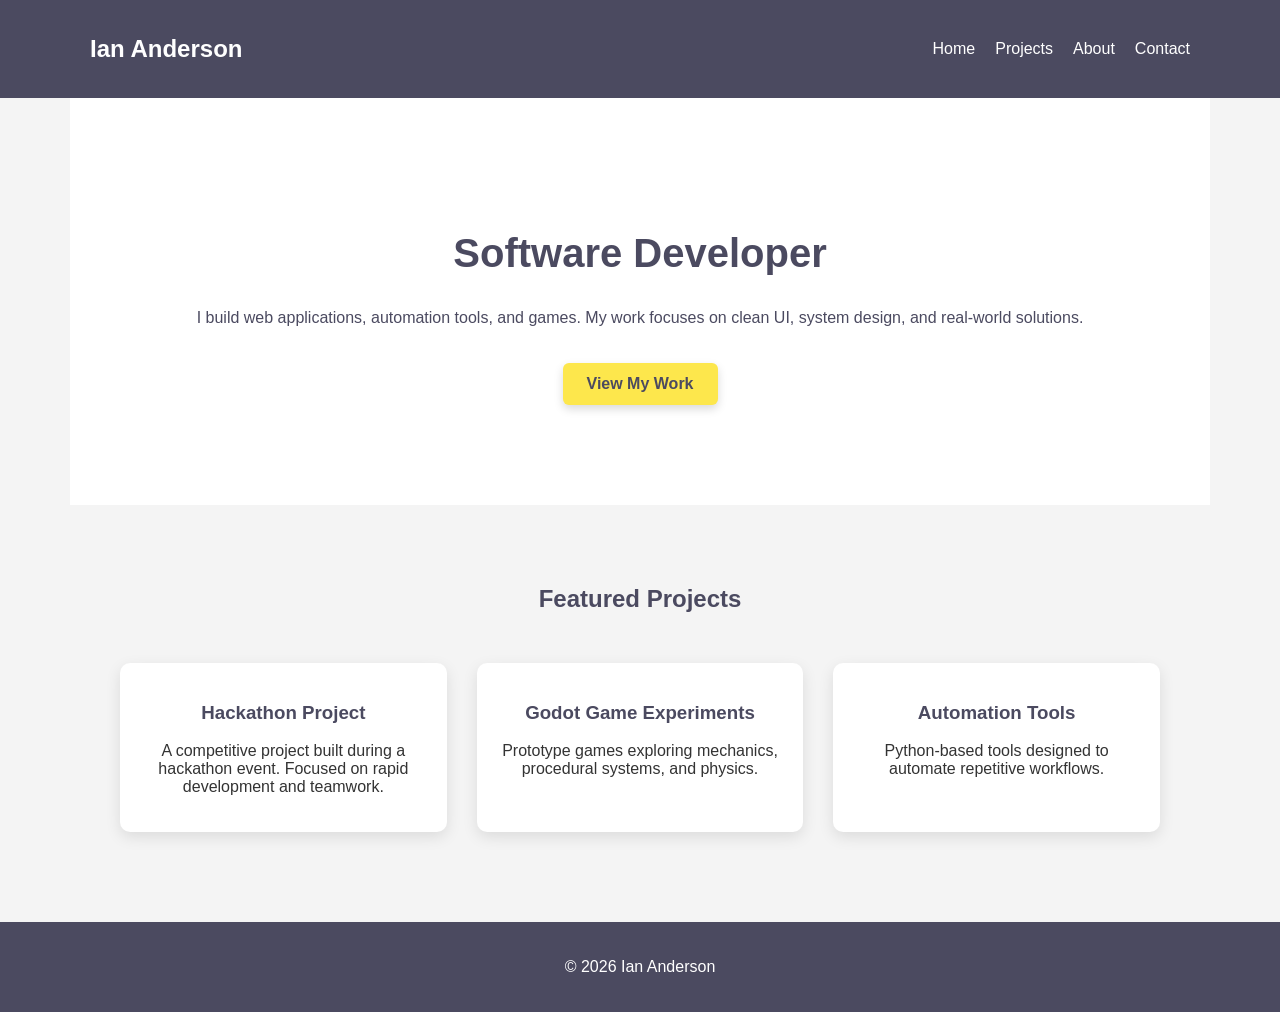
==== index.html @ 2e12c2e0 "feat: add portfolio color system using CSS variables" ====
<!DOCTYPE html>
<html lang="en">

<head>
<link href="https://fonts.googleapis.com/css2?family=Inter:wght@300;400;600&display=swap" rel="stylesheet">
<meta charset="UTF-8">
<meta name="viewport" content="width=device-width, initial-scale=1.0">

<title>Ian Anderson | Developer</title>

<link rel="stylesheet" href="css/styles.css">

</head>

<body>

<header>

<nav class="navbar">

<h1 class="logo">Ian Anderson</h1>

<ul class="nav-links">

<li><a href="index.html">Home</a></li>
<li><a href="projects.html">Projects</a></li>
<li><a href="about.html">About</a></li>
<li><a href="contact.html">Contact</a></li>

</ul>

</nav>

</header>


<section class="hero">

<h2>Software Developer</h2>

<p>
I build web applications, automation tools, and games.
My work focuses on clean UI, system design, and real-world solutions.
</p>

<a class="btn" href="projects.html">View My Work</a>

</section>


<section class="featured">

<h2>Featured Projects</h2>

<div class="project-grid">

<div class="project-card">

<h3>Hackathon Project</h3>

<p>
A competitive project built during a hackathon event.
Focused on rapid development and teamwork.
</p>

</div>


<div class="project-card">

<h3>Godot Game Experiments</h3>

<p>
Prototype games exploring mechanics, procedural systems, and physics.
</p>

</div>


<div class="project-card">

<h3>Automation Tools</h3>

<p>
Python-based tools designed to automate repetitive workflows.
</p>

</div>

</div>

</section>


<footer>

<p>© 2026 Ian Anderson</p>

</footer>

<script src="js/script.js"></script>

</body>

</html>
---- css/styles.css ----
:root {

--primary: #42C6FF;
--highlight: #FDE74C;
--secondary: #5FFCC8;
--accent: #CF2F7F;
--dark: #4B4A60;

--background: #ffffff;
--card-bg: #ffffff;

}
.hero {

text-align: center;
padding: 100px 20px;
background: linear-gradient(135deg, var(--primary), var(--secondary));
color: var(--dark);

}
@media (min-width: 768px) {
  .hero {
    flex-direction: row;
  }
}
body {

font-family: 'Inter', sans-serif;
margin: 0;
background: var(--background);
color: var(--dark);

}
section {
max-width: 1100px;
margin: auto;
}
body {

font-family: Arial, sans-serif;
margin: 0;
background: #f4f4f4;
color: #333;

}

header {

background: var(--dark);
color: white;
padding: 15px;

}
h2, h3 {

color: var(--dark);

}
.navbar {

display: flex;
justify-content: space-between;
align-items: center;
max-width: 1100px;
margin: auto;

}

.nav-links {

list-style: none;
display: flex;
gap: 20px;

}

.nav-links a {

color: white;
text-decoration: none;
font-weight: 500;

}

.nav-links a:hover {

color: var(--highlight);

}

.hero {

text-align: center;
padding: 100px 20px;
background: white;

}

.hero h2 {

font-size: 40px;

}

.btn {

display: inline-block;
margin-top: 20px;
padding: 12px 24px;
background: var(--highlight);
color: var(--dark);
text-decoration: none;
border-radius: 6px;
font-weight: 600;
transition: all 0.2s;
box-shadow: 0 4px 10px rgba(0,0,0,0.15);

}

.btn:hover {

background: var(--accent);
color: white;

}

.featured {

padding: 60px 20px;
text-align: center;

}

.project-grid {

display: grid;
grid-template-columns: repeat(auto-fit, minmax(250px,1fr));
gap: 30px;
padding: 30px;

}

.project-card {

background: var(--card-bg);
padding: 20px;
border-radius: 10px;
box-shadow: 0 5px 15px rgba(0,0,0,0.1);
transition: transform 0.2s;

}

.project-card:hover {

transform: translateY(-6px);
border-top: 4px solid var(--primary);

}

.page-header {

text-align: center;
padding: 60px 20px;

}

.about {

padding: 40px;
max-width: 800px;
margin: auto;

}

.contact {

text-align: center;
padding: 40px;

}

footer {

text-align: center;
padding: 20px;
background: var(--dark);
color: white;

}
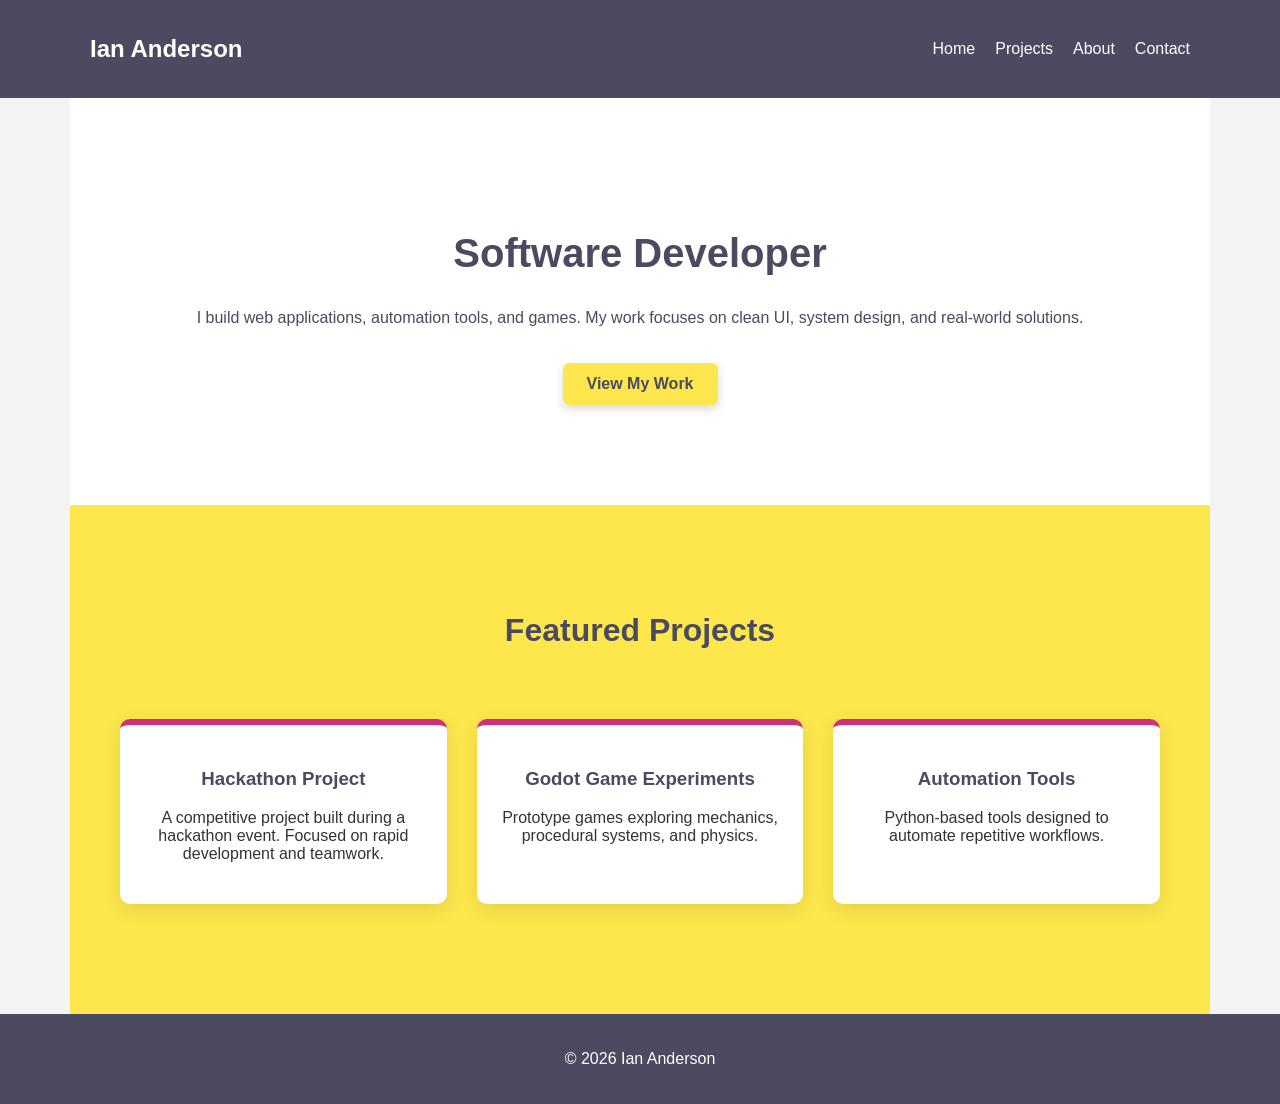
==== commit 5d1fc547: "update portfolio" ====
--- a/index.html
+++ b/index.html
@@ -26,6 +26,8 @@
 <li><a href="projects.html">Projects</a></li>
 <li><a href="about.html">About</a></li>
 <li><a href="contact.html">Contact</a></li>
+
+
 
 </ul>
 
@@ -57,7 +59,7 @@
 <div class="project-card">
 
 <h3>Hackathon Project</h3>
-
+<a href="https://bbvgta.github.io/shift-scheduler-demo/index.html" target="_blank" class="project-link"></a>
 <p>
 A competitive project built during a hackathon event.
 Focused on rapid development and teamwork.
--- a/css/styles.css
+++ b/css/styles.css
@@ -14,8 +14,10 @@
 
 text-align: center;
 padding: 100px 20px;
-background: linear-gradient(135deg, var(--primary), var(--secondary));
-color: var(--dark);
+background: linear-gradient(135deg,#42C6FF,#5FFCC8);
+background-size: cover;
+color: #4B4A60;
+
 
 }
 @media (min-width: 768px) {
@@ -54,6 +56,13 @@
 h2, h3 {
 
 color: var(--dark);
+
+}
+.featured h2 {
+
+color: #4B4A60;
+font-size: 32px;
+margin-bottom: 40px;
 
 }
 .navbar {
@@ -126,8 +135,9 @@
 
 .featured {
 
-padding: 60px 20px;
-text-align: center;
+padding: 80px 20px;
+text-align: center;
+background: #FDE74C;
 
 }
 
@@ -142,18 +152,19 @@
 
 .project-card {
 
-background: var(--card-bg);
-padding: 20px;
+background: white;
+padding: 25px;
 border-radius: 10px;
-box-shadow: 0 5px 15px rgba(0,0,0,0.1);
-transition: transform 0.2s;
+box-shadow: 0 6px 20px rgba(0,0,0,0.1);
+transition: transform 0.2s ease;
+border-top: 6px solid #CF2F7F;
 
 }
 
 .project-card:hover {
 
-transform: translateY(-6px);
-border-top: 4px solid var(--primary);
+transform: translateY(-8px);
+box-shadow: 0 12px 30px rgba(0,0,0,0.15);
 
 }
 
@@ -186,4 +197,18 @@
 background: var(--dark);
 color: white;
 
+}
+.demo-button {
+  display: inline-block;
+  margin-top: 10px;
+  padding: 10px 16px;
+  background-color: #333;
+  color: white;
+  text-decoration: none;
+  border-radius: 6px;
+  font-weight: bold;
+}
+
+.demo-button:hover {
+  background-color: #555;
 }
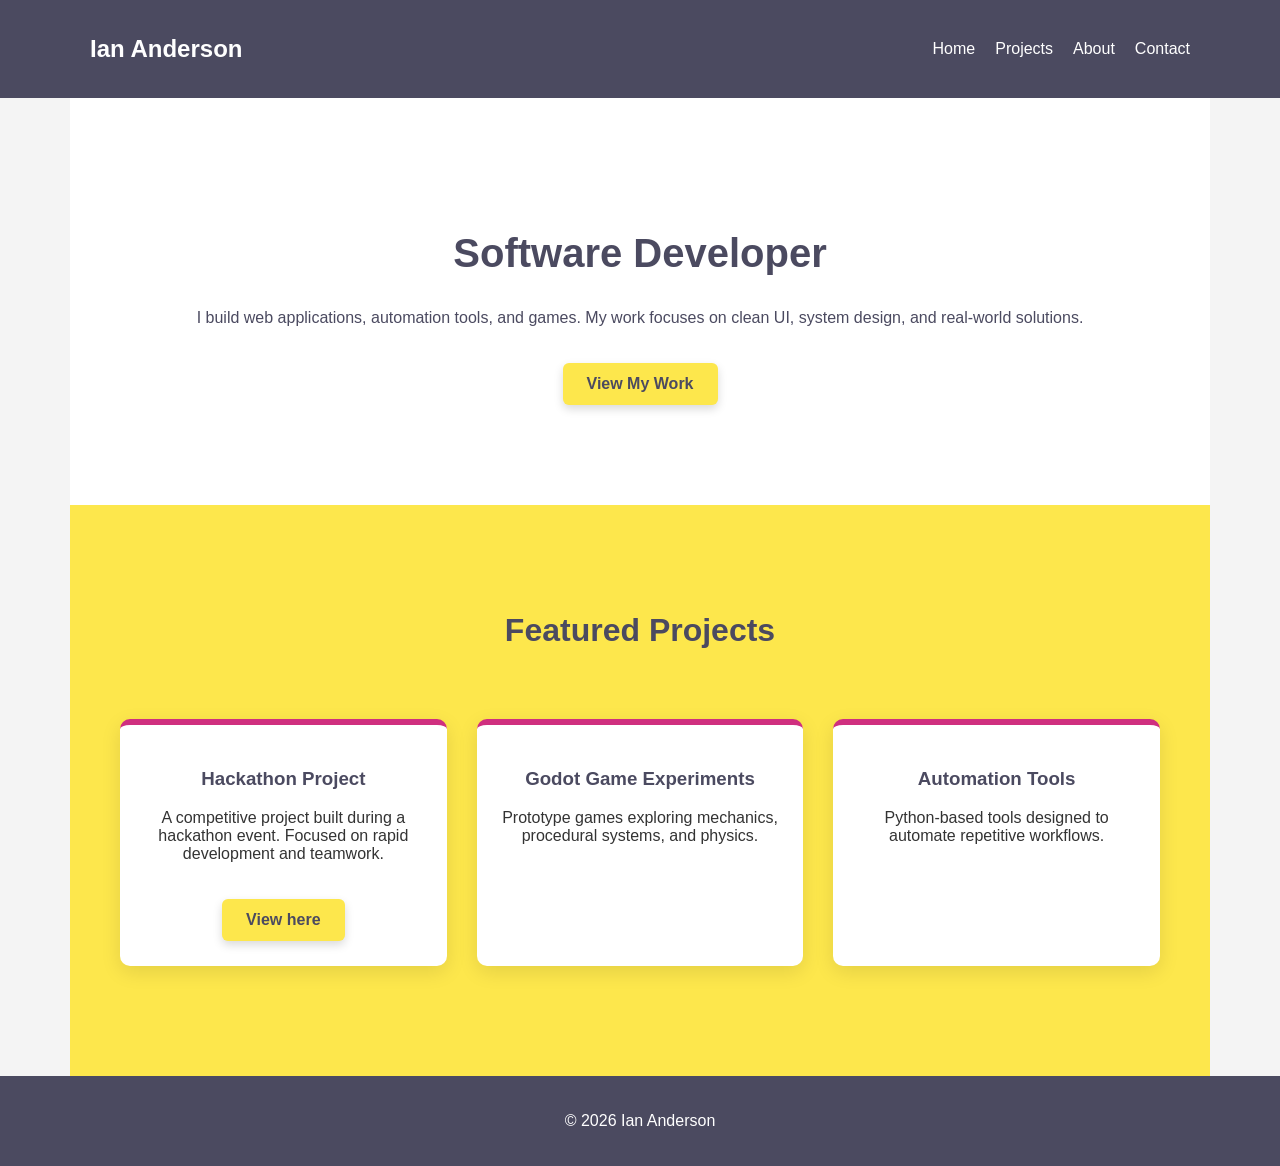
==== commit aa9a6a13: "update portfolio" ====
--- a/index.html
+++ b/index.html
@@ -59,11 +59,11 @@
 <div class="project-card">
 
 <h3>Hackathon Project</h3>
-<a href="https://bbvgta.github.io/shift-scheduler-demo/index.html" target="_blank" class="project-link"></a>
 <p>
 A competitive project built during a hackathon event.
 Focused on rapid development and teamwork.
 </p>
+<a class="btn" href="https://bbvgta.github.io/shift-scheduler-demo/index.html">View here</a>
 
 </div>
 
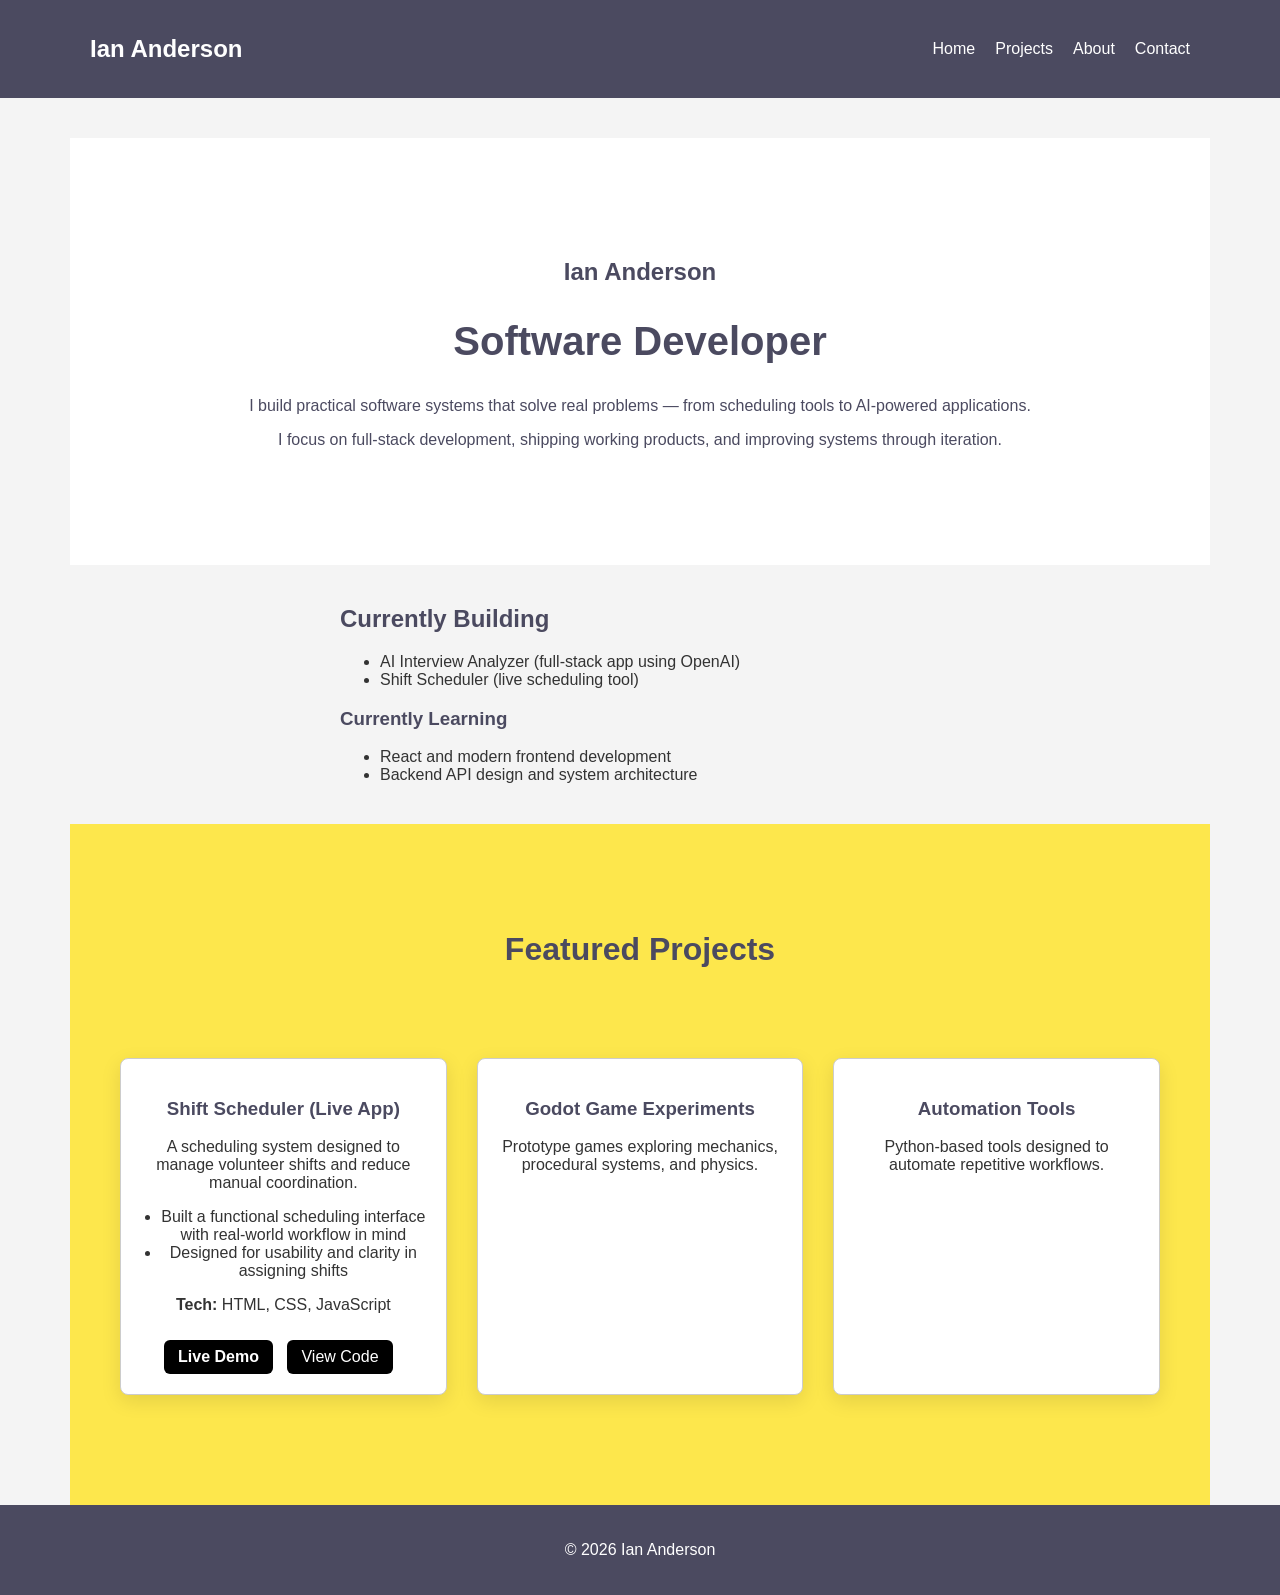
==== commit b4e8dc4a: "updated portfolio for job application" ====
--- a/index.html
+++ b/index.html
@@ -37,18 +37,34 @@
 
 
 <section class="hero">
+  <h1>Ian Anderson</h1>
 
-<h2>Software Developer</h2>
+  <h2>Software Developer</h2>
 
-<p>
-I build web applications, automation tools, and games.
-My work focuses on clean UI, system design, and real-world solutions.
-</p>
+  <p>
+    I build practical software systems that solve real problems — from scheduling tools to AI-powered applications.
+  </p>
 
-<a class="btn" href="projects.html">View My Work</a>
-
+  <p>
+    I focus on full-stack development, shipping working products, and improving systems through iteration.
+  </p>
 </section>
 
+<section class="current-work">
+  <h2>Currently Building</h2>
+
+  <ul>
+    <li>AI Interview Analyzer (full-stack app using OpenAI)</li>
+    <li>Shift Scheduler (live scheduling tool)</li>
+  </ul>
+
+  <h3>Currently Learning</h3>
+
+  <ul>
+    <li>React and modern frontend development</li>
+    <li>Backend API design and system architecture</li>
+  </ul>
+</section>
 
 <section class="featured">
 
@@ -58,15 +74,29 @@
 
 <div class="project-card">
 
-<h3>Hackathon Project</h3>
-<p>
-A competitive project built during a hackathon event.
-Focused on rapid development and teamwork.
-</p>
-<a class="btn" href="https://bbvgta.github.io/shift-scheduler-demo/index.html">View here</a>
+
+  <h3>Shift Scheduler (Live App)</h3>
+
+  <p>
+    A scheduling system designed to manage volunteer shifts and reduce manual coordination.
+  </p>
+
+  <ul>
+    <li>Built a functional scheduling interface with real-world workflow in mind</li>
+    <li>Designed for usability and clarity in assigning shifts</li>
+  </ul>
+
+  <p><strong>Tech:</strong> HTML, CSS, JavaScript</p>
+
+  <a href="https://bbvgta.github.io/shift-scheduler-demo/index.html" target="_blank" class="demo-button">
+    Live Demo
+  </a>
+
+  <a href="https://github.com/bbvgta/shift-scheduler-demo" target="_blank" class="code-button">
+    View Code
+  </a>
 
 </div>
-
 
 <div class="project-card">
 
--- a/css/styles.css
+++ b/css/styles.css
@@ -211,4 +211,42 @@
 
 .demo-button:hover {
   background-color: #555;
+}
+
+.hero {
+  text-align: center;
+  margin-top: 40px;
+}
+
+.current-work {
+  margin: 40px auto;
+  max-width: 600px;
+}
+
+.project-card {
+  border: 1px solid #ccc;
+  padding: 20px;
+  border-radius: 8px;
+  margin-top: 20px;
+}
+
+.project-card ul {
+  padding-left: 20px;
+}
+
+.demo-button,
+.code-button {
+  display: inline-block;
+  margin-top: 10px;
+  margin-right: 10px;
+  padding: 8px 14px;
+  background: black;
+  color: white;
+  text-decoration: none;
+  border-radius: 6px;
+}
+
+.demo-button:hover,
+.code-button:hover {
+  background: #333;
 }
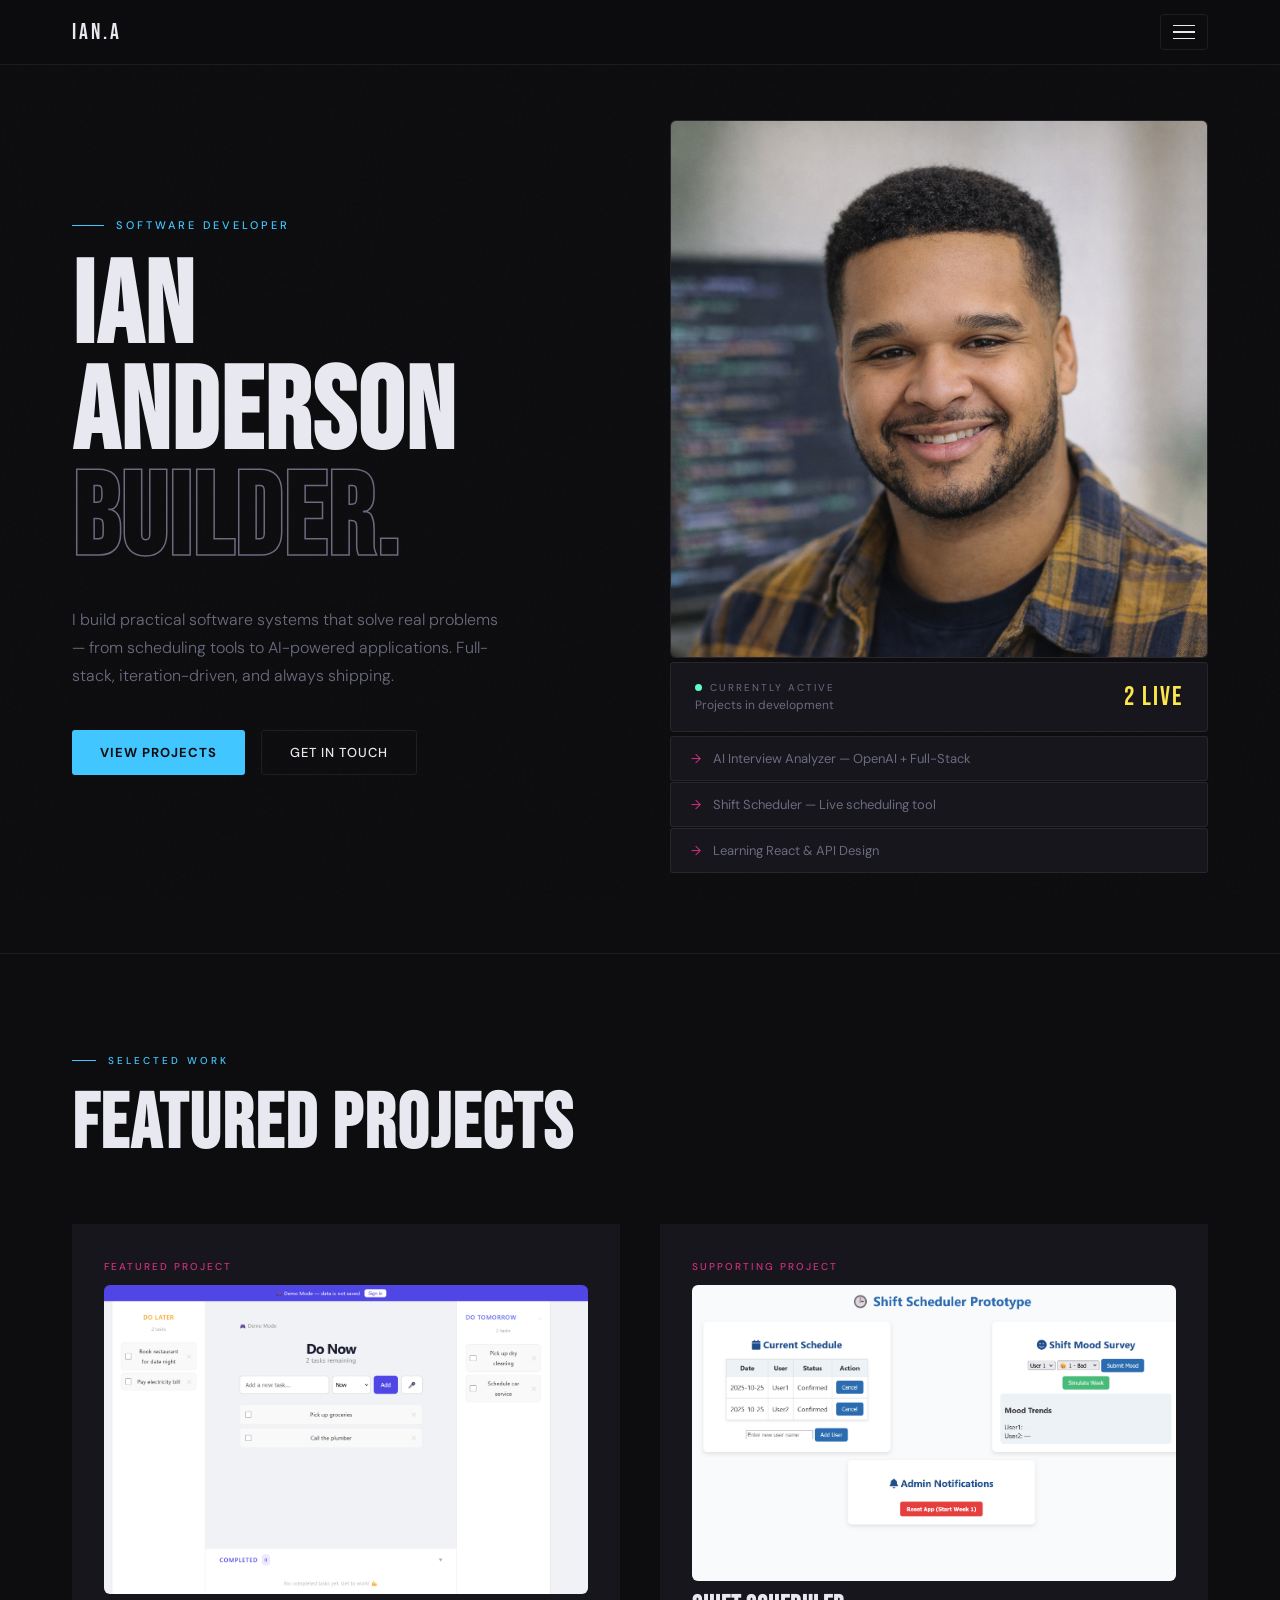
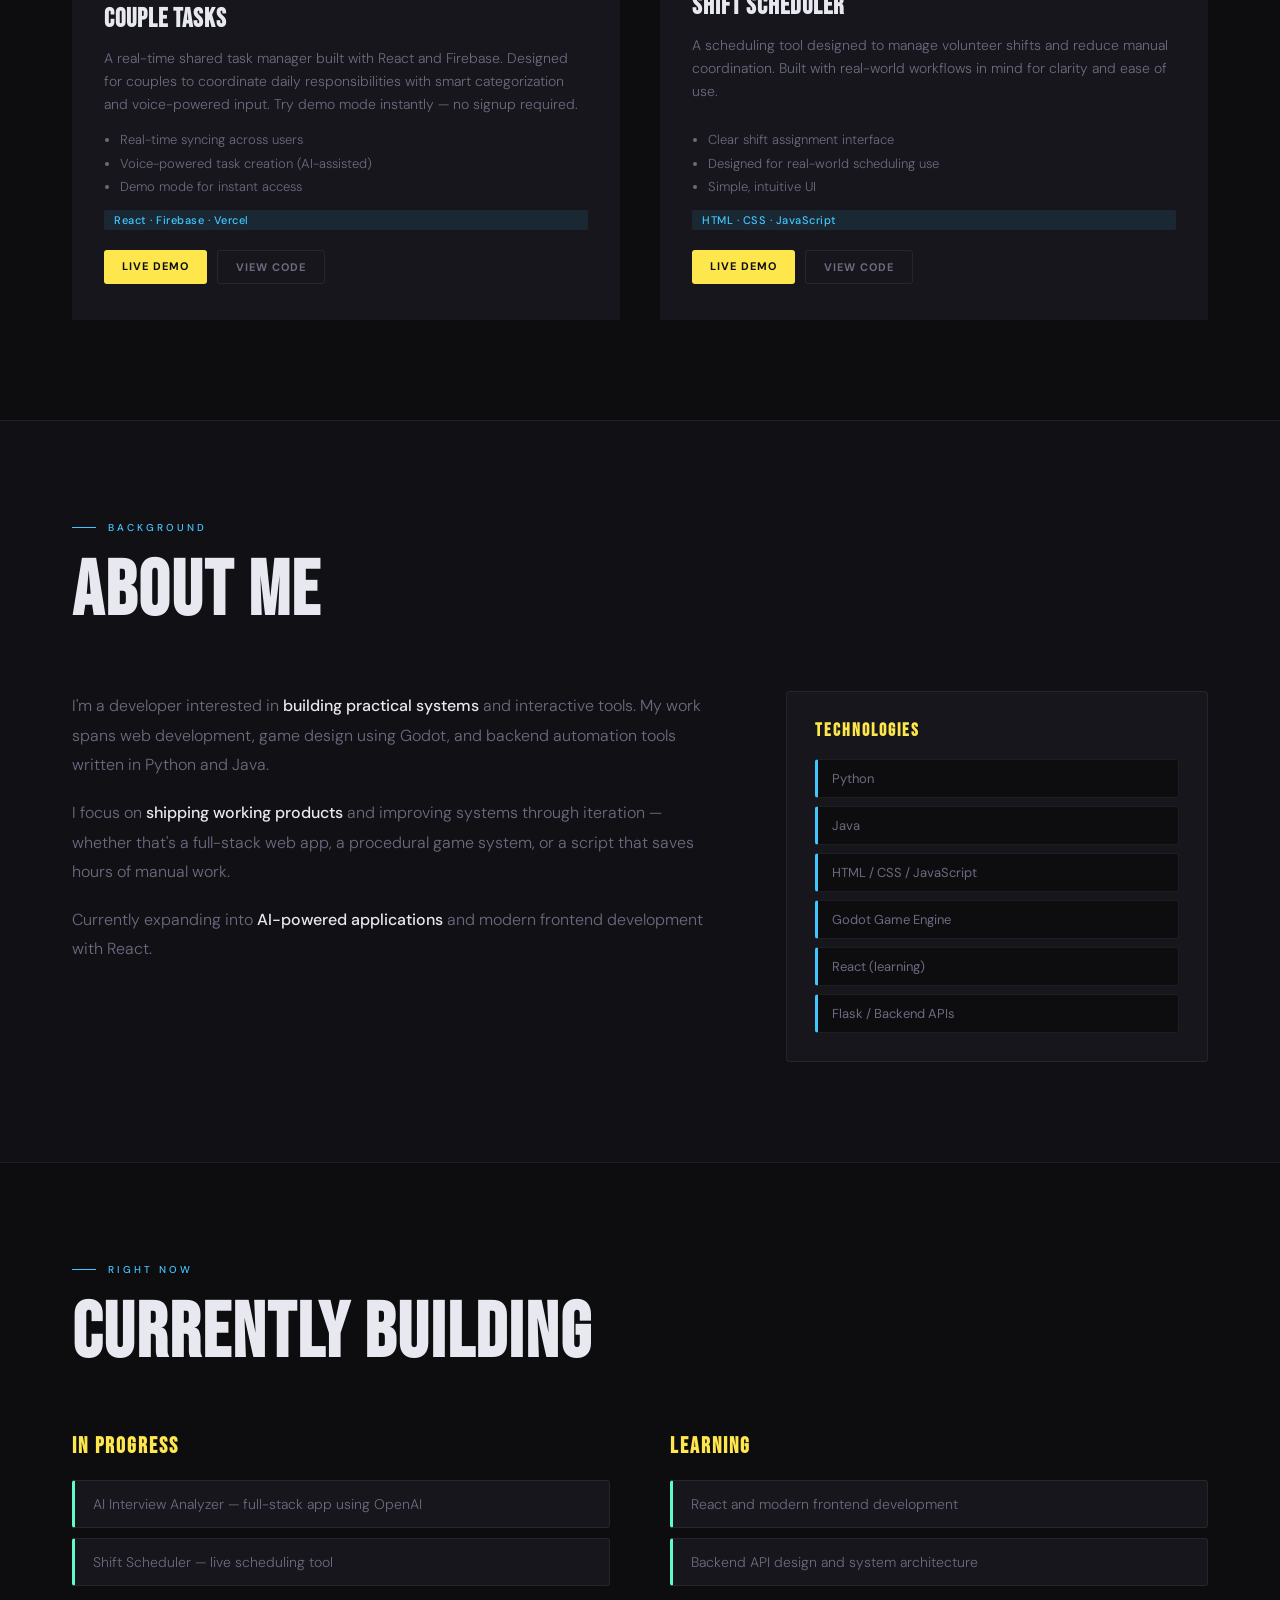
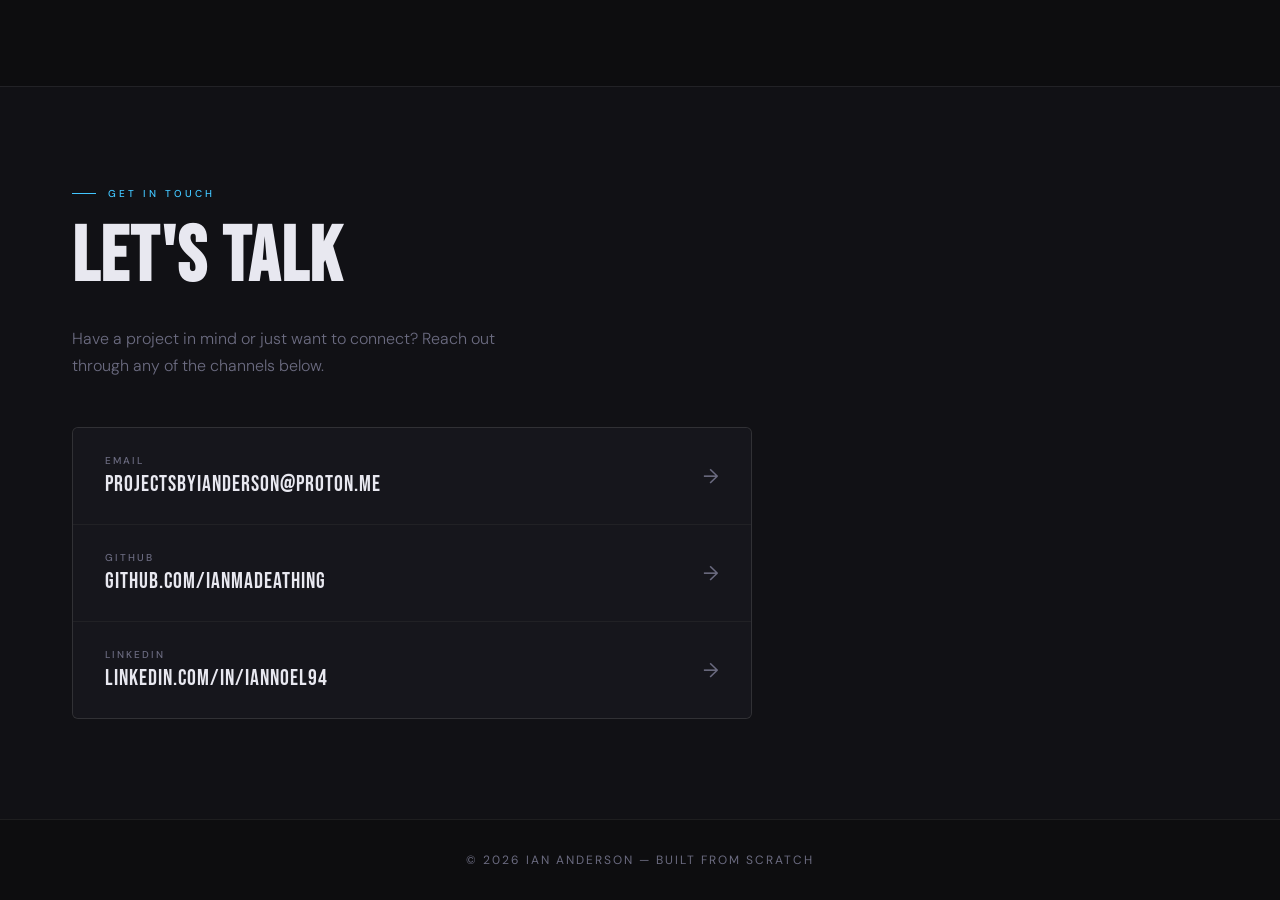
==== commit c47a745e: "update portfolio: add couple tasks project, screenshots, and layout" ====
--- a/index.html
+++ b/index.html
@@ -1,137 +1,785 @@
 <!DOCTYPE html>
 <html lang="en">
-
 <head>
-<link href="https://fonts.googleapis.com/css2?family=Inter:wght@300;400;600&display=swap" rel="stylesheet">
-<meta charset="UTF-8">
-<meta name="viewport" content="width=device-width, initial-scale=1.0">
-
-<title>Ian Anderson | Developer</title>
-
-<link rel="stylesheet" href="css/styles.css">
-
+  <meta charset="UTF-8">
+  <meta name="viewport" content="width=device-width, initial-scale=1.0">
+  <title>Ian Anderson | Developer</title>
+  <link href="https://fonts.googleapis.com/css2?family=Bebas+Neue&family=DM+Sans:ital,wght@0,300;0,400;0,500;1,300&display=swap" rel="stylesheet">
+  <style>
+    :root {
+      --primary: #42C6FF;
+      --highlight: #FDE74C;
+      --secondary: #5FFCC8;
+      --accent: #CF2F7F;
+      --dark: #4B4A60;
+      --bg: #0d0d0f;
+      --bg2: #111115;
+      --surface: #16161c;
+      --border: rgba(255,255,255,0.07);
+      --text: #e8e8f0;
+      --muted: #6b6b80;
+    }
+
+    *, *::before, *::after { box-sizing: border-box; margin: 0; padding: 0; }
+    html { scroll-behavior: smooth; }
+
+    body {
+      font-family: 'DM Sans', sans-serif;
+      background: var(--bg);
+      color: var(--text);
+      min-height: 100vh;
+      overflow-x: hidden;
+    }
+
+    body::before {
+      content: '';
+      position: fixed;
+      inset: 0;
+      background-image: url("data:image/svg+xml,%3Csvg viewBox='0 0 256 256' xmlns='http://www.w3.org/2000/svg'%3E%3Cfilter id='n'%3E%3CfeTurbulence type='fractalNoise' baseFrequency='0.9' numOctaves='4' stitchTiles='stitch'/%3E%3C/filter%3E%3Crect width='100%25' height='100%25' filter='url(%23n)' opacity='0.03'/%3E%3C/svg%3E");
+      pointer-events: none;
+      z-index: 0;
+      opacity: 0.4;
+    }
+
+    /* ── NAV ── */
+    header {
+      position: fixed;
+      top: 0;
+      width: 100%;
+      z-index: 200;
+      border-bottom: 1px solid var(--border);
+      background: rgba(13,13,15,0.9);
+      backdrop-filter: blur(14px);
+    }
+
+    .navbar {
+      display: flex;
+      justify-content: space-between;
+      align-items: center;
+      max-width: 1200px;
+      margin: auto;
+      padding: 0 32px;
+      height: 64px;
+    }
+
+    .logo {
+      font-family: 'Bebas Neue', sans-serif;
+      font-size: 22px;
+      letter-spacing: 3px;
+      color: var(--text);
+      text-decoration: none;
+    }
+
+    .menu-btn {
+      background: none;
+      border: 1px solid var(--border);
+      cursor: pointer;
+      padding: 10px 12px;
+      border-radius: 4px;
+      display: flex;
+      flex-direction: column;
+      gap: 5px;
+      transition: border-color 0.2s;
+      z-index: 300;
+      position: relative;
+    }
+
+    .menu-btn:hover { border-color: var(--primary); }
+
+    .menu-btn span {
+      display: block;
+      width: 22px;
+      height: 1.5px;
+      background: var(--text);
+      transition: transform 0.3s ease, opacity 0.3s ease, background 0.2s;
+      transform-origin: center;
+    }
+
+    .menu-btn.open span:nth-child(1) { transform: translateY(6.5px) rotate(45deg); background: var(--primary); }
+    .menu-btn.open span:nth-child(2) { opacity: 0; }
+    .menu-btn.open span:nth-child(3) { transform: translateY(-6.5px) rotate(-45deg); background: var(--primary); }
+
+    .nav-overlay {
+      position: fixed;
+      inset: 0;
+      background: rgba(13,13,15,0.97);
+      backdrop-filter: blur(20px);
+      z-index: 150;
+      display: flex;
+      align-items: center;
+      justify-content: center;
+      opacity: 0;
+      pointer-events: none;
+      transition: opacity 0.35s ease;
+    }
+
+    .nav-overlay.open { opacity: 1; pointer-events: all; }
+
+    .nav-menu {
+      display: flex;
+      flex-direction: column;
+      align-items: center;
+      gap: 4px;
+      list-style: none;
+    }
+
+    .nav-menu li { overflow: hidden; }
+
+    .nav-menu a {
+      display: block;
+      font-family: 'Bebas Neue', sans-serif;
+      font-size: clamp(52px, 9vw, 90px);
+      letter-spacing: 4px;
+      color: var(--muted);
+      text-decoration: none;
+      transition: color 0.2s, transform 0.2s;
+      transform: translateY(110%);
+      opacity: 0;
+      line-height: 1.05;
+    }
+
+    .nav-overlay.open .nav-menu a {
+      transform: translateY(0);
+      opacity: 1;
+      transition: color 0.2s, transform 0.5s cubic-bezier(0.16,1,0.3,1), opacity 0.5s ease;
+    }
+
+    .nav-overlay.open .nav-menu li:nth-child(1) a { transition-delay: 0.05s; }
+    .nav-overlay.open .nav-menu li:nth-child(2) a { transition-delay: 0.1s; }
+    .nav-overlay.open .nav-menu li:nth-child(3) a { transition-delay: 0.15s; }
+    .nav-overlay.open .nav-menu li:nth-child(4) a { transition-delay: 0.2s; }
+
+    .nav-menu a:hover { color: var(--text); transform: translateX(10px); }
+
+    .nav-menu a .nav-num {
+      color: var(--accent);
+      font-size: 0.42em;
+      vertical-align: super;
+      margin-right: 6px;
+      font-family: 'DM Sans', sans-serif;
+      letter-spacing: 1px;
+    }
+
+    .nav-overlay-footer {
+      position: absolute;
+      bottom: 40px;
+      font-size: 11px;
+      letter-spacing: 3px;
+      text-transform: uppercase;
+      color: var(--muted);
+    }
+
+    /* ── HERO ── */
+    #home {
+      min-height: 100vh;
+      display: grid;
+      grid-template-columns: 1fr 1fr;
+      align-items: center;
+      max-width: 1200px;
+      margin: auto;
+      padding: 120px 32px 80px;
+      gap: 60px;
+      position: relative;
+      z-index: 1;
+    }
+
+    .hero-left { position: relative; }
+
+    .hero-eyebrow {
+      font-size: 11px;
+      letter-spacing: 3px;
+      text-transform: uppercase;
+      color: var(--primary);
+      font-weight: 500;
+      margin-bottom: 24px;
+      display: flex;
+      align-items: center;
+      gap: 12px;
+    }
+
+    .hero-eyebrow::before { content: ''; display: block; width: 32px; height: 1px; background: var(--primary); }
+
+    #home h1 {
+      font-family: 'Bebas Neue', sans-serif;
+      font-size: clamp(72px, 9vw, 130px);
+      line-height: 0.92;
+      letter-spacing: 2px;
+      color: var(--text);
+    }
+
+    #home h1 .name-line { display: block; }
+    #home h1 .role-line { display: block; color: transparent; -webkit-text-stroke: 1.5px var(--muted); }
+
+    .hero-desc {
+      margin-top: 32px;
+      font-size: 16px;
+      line-height: 1.75;
+      color: var(--muted);
+      max-width: 440px;
+      font-weight: 300;
+    }
+
+    .hero-actions { display: flex; gap: 16px; margin-top: 40px; flex-wrap: wrap; }
+
+    .btn-primary {
+      display: inline-block;
+      padding: 14px 28px;
+      background: var(--primary);
+      color: #0d0d0f;
+      text-decoration: none;
+      font-weight: 700;
+      font-size: 13px;
+      letter-spacing: 1px;
+      text-transform: uppercase;
+      border-radius: 3px;
+      transition: background 0.2s, transform 0.2s;
+      cursor: pointer;
+    }
+
+    .btn-primary:hover { background: var(--secondary); transform: translateY(-2px); }
+
+    .btn-ghost {
+      display: inline-block;
+      padding: 13px 28px;
+      border: 1px solid var(--border);
+      color: var(--text);
+      text-decoration: none;
+      font-weight: 500;
+      font-size: 13px;
+      letter-spacing: 1px;
+      text-transform: uppercase;
+      border-radius: 3px;
+      transition: border-color 0.2s, color 0.2s;
+      cursor: pointer;
+    }
+
+    .btn-ghost:hover { border-color: var(--primary); color: var(--primary); }
+
+    .hero-right { display: flex; flex-direction: column; gap: 2px; }
+
+    .photo-block {
+      background: var(--surface);
+      border: 1px solid var(--border);
+      border-radius: 6px;
+      overflow: hidden;
+      margin-bottom: 2px;
+      aspect-ratio: 1/1;
+      position: relative;
+    }
+
+    .photo-placeholder {
+      width: 100%;
+      height: 100%;
+      display: flex;
+      flex-direction: column;
+      align-items: center;
+      justify-content: center;
+      gap: 14px;
+      background: linear-gradient(135deg, #16161c 0%, #1a1a24 100%);
+      color: var(--muted);
+      position: absolute;
+      inset: 0;
+    }
+
+    .photo-placeholder svg { opacity: 0.25; }
+    .photo-placeholder p { font-size: 11px; letter-spacing: 2px; text-transform: uppercase; opacity: 0.35; }
+
+    .photo-block img {
+      width: 100%;
+      height: 100%;
+      object-fit: cover;
+      object-position: top center;
+      display: block;
+    }
+
+    .hero-stat-block {
+      background: var(--surface);
+      border: 1px solid var(--border);
+      border-radius: 4px;
+      padding: 18px 24px;
+      margin-bottom: 2px;
+      display: flex;
+      justify-content: space-between;
+      align-items: center;
+    }
+
+    .hero-stat-label { font-size: 10px; letter-spacing: 2px; text-transform: uppercase; color: var(--muted); }
+
+    .hero-stat-value {
+      font-family: 'Bebas Neue', sans-serif;
+      font-size: 26px;
+      letter-spacing: 2px;
+      color: var(--highlight);
+    }
+
+    .status-dot {
+      display: inline-block;
+      width: 7px;
+      height: 7px;
+      border-radius: 50%;
+      background: var(--secondary);
+      margin-right: 8px;
+      animation: pulse 2s infinite;
+    }
+
+    @keyframes pulse { 0%, 100% { opacity: 1; } 50% { opacity: 0.3; } }
+
+    .hero-building-list { list-style: none; display: flex; flex-direction: column; gap: 1px; }
+
+    .hero-building-list li {
+      background: var(--surface);
+      border: 1px solid var(--border);
+      padding: 13px 20px;
+      font-size: 13px;
+      color: var(--muted);
+      display: flex;
+      align-items: center;
+      gap: 12px;
+      transition: background 0.2s, color 0.2s;
+      border-radius: 3px;
+    }
+
+    .hero-building-list li:hover { background: #1e1e26; color: var(--text); }
+    .hero-building-list li::before { content: '→'; color: var(--accent); flex-shrink: 0; }
+
+    /* ── SECTIONS ── */
+    .section-wrap {
+      max-width: 1200px;
+      margin: auto;
+      padding: 100px 32px;
+      position: relative;
+      z-index: 1;
+    }
+
+    .section-label {
+      font-size: 10px;
+      letter-spacing: 3px;
+      text-transform: uppercase;
+      color: var(--primary);
+      font-weight: 500;
+      display: flex;
+      align-items: center;
+      gap: 12px;
+      margin-bottom: 20px;
+    }
+
+    .section-label::before { content: ''; display: block; width: 24px; height: 1px; background: var(--primary); }
+
+    .section-title {
+      font-family: 'Bebas Neue', sans-serif;
+      font-size: clamp(48px, 6vw, 80px);
+      letter-spacing: 2px;
+      color: var(--text);
+      line-height: 1;
+      margin-bottom: 60px;
+    }
+
+    /* ── PROJECTS ── */
+    #projects { border-top: 1px solid var(--border); }
+
+   .project-grid {
+  display: grid;
+  grid-template-columns: 1fr 1fr;
+  gap: 40px;
+}
+
+@media (max-width: 900px) {
+  .project-grid {
+    grid-template-columns: 1fr;
+  }
+}
+
+    .project-card {
+      background: var(--surface);
+      padding: 36px 32px;
+      display: flex;
+      flex-direction: column;
+      gap: 12px;
+      transition: background 0.25s;
+    }
+
+    .project-card:hover { background: #1c1c24; }
+
+    .project-card-tag { font-size: 10px; letter-spacing: 2px; text-transform: uppercase; color: var(--accent); font-weight: 500; }
+
+    .project-card h3 { font-family: 'Bebas Neue', sans-serif; font-size: 26px; letter-spacing: 1px; color: var(--text); line-height: 1.1; }
+
+    .project-card p { font-size: 14px; line-height: 1.65; color: var(--muted); font-weight: 300; flex: 1; }
+
+    .project-card ul { padding-left: 16px; font-size: 13px; color: var(--muted); line-height: 1.8; font-weight: 300; }
+
+    .tech-tag {
+      display: inline-block;
+      font-size: 11px;
+      padding: 3px 10px;
+      background: rgba(66,198,255,0.1);
+      color: var(--primary);
+      border-radius: 2px;
+      font-weight: 500;
+      letter-spacing: 0.5px;
+    }
+
+    .card-actions { display: flex; gap: 10px; margin-top: 8px; flex-wrap: wrap; }
+
+    .card-btn { display: inline-block; padding: 9px 18px; font-size: 11px; font-weight: 700; letter-spacing: 1px; text-transform: uppercase; text-decoration: none; border-radius: 3px; transition: all 0.2s; }
+    .card-btn-solid { background: var(--highlight); color: #0d0d0f; }
+    .card-btn-solid:hover { background: var(--primary); }
+    .card-btn-outline { border: 1px solid var(--border); color: var(--muted); }
+    .card-btn-outline:hover { border-color: var(--primary); color: var(--primary); }
+
+    /* ── ABOUT ── */
+    #about { border-top: 1px solid var(--border); background: var(--bg2); }
+
+    .about-grid { display: grid; grid-template-columns: 1.2fr 0.8fr; gap: 80px; align-items: start; }
+
+    .about-bio p { font-size: 16px; line-height: 1.85; color: var(--muted); font-weight: 300; margin-bottom: 18px; }
+    .about-bio p strong { color: var(--text); font-weight: 500; }
+
+    .sidebar-block { background: var(--surface); border: 1px solid var(--border); padding: 28px; border-radius: 4px; }
+
+    .sidebar-block h3 { font-family: 'Bebas Neue', sans-serif; font-size: 18px; letter-spacing: 2px; color: var(--highlight); margin-bottom: 18px; }
+
+    .tech-list { list-style: none; display: flex; flex-direction: column; gap: 8px; }
+
+    .tech-list li { font-size: 13px; color: var(--muted); padding: 10px 14px; background: var(--bg); border: 1px solid var(--border); border-left: 3px solid var(--primary); border-radius: 3px; transition: color 0.2s; }
+    .tech-list li:hover { color: var(--text); }
+
+    /* ── BUILDING ── */
+    #building { border-top: 1px solid var(--border); }
+
+    .current-grid { display: grid; grid-template-columns: 1fr 1fr; gap: 60px; }
+
+    .current-col h3 { font-family: 'Bebas Neue', sans-serif; font-size: 22px; letter-spacing: 2px; color: var(--highlight); margin-bottom: 20px; }
+
+    .current-col ul { list-style: none; display: flex; flex-direction: column; gap: 10px; }
+
+    .current-col ul li { font-size: 14px; color: var(--muted); padding: 14px 18px; background: var(--surface); border: 1px solid var(--border); border-left: 3px solid var(--secondary); border-radius: 3px; font-weight: 300; }
+
+    /* ── CONTACT ── */
+    #contact { border-top: 1px solid var(--border); background: var(--bg2); }
+
+    .contact-sub { font-size: 16px; color: var(--muted); font-weight: 300; line-height: 1.7; max-width: 480px; margin-bottom: 48px; margin-top: -32px; }
+
+    .contact-links { display: flex; flex-direction: column; gap: 1px; background: var(--border); border: 1px solid var(--border); border-radius: 6px; overflow: hidden; max-width: 680px; }
+
+    .contact-row { background: var(--surface); padding: 26px 32px; display: flex; justify-content: space-between; align-items: center; text-decoration: none; color: inherit; transition: background 0.25s; }
+    .contact-row:hover { background: #1c1c24; }
+
+    .contact-row-left { display: flex; flex-direction: column; gap: 4px; }
+    .contact-platform { font-size: 10px; letter-spacing: 2px; text-transform: uppercase; color: var(--muted); font-weight: 500; }
+    .contact-value { font-family: 'Bebas Neue', sans-serif; font-size: 22px; letter-spacing: 1px; color: var(--text); }
+    .contact-arrow { font-size: 20px; color: var(--muted); transition: color 0.2s, transform 0.2s; }
+    .contact-row:hover .contact-arrow { color: var(--primary); transform: translateX(4px); }
+
+    /* ── FOOTER ── */
+    footer { border-top: 1px solid var(--border); padding: 32px; text-align: center; font-size: 12px; letter-spacing: 2px; text-transform: uppercase; color: var(--muted); position: relative; z-index: 1; }
+
+    /* ── SCROLL REVEAL ── */
+    .reveal { opacity: 0; transform: translateY(24px); transition: opacity 0.65s ease, transform 0.65s ease; }
+    .reveal.visible { opacity: 1; transform: translateY(0); }
+
+    /* ── HERO FADE-UPS ── */
+    .fade-up { opacity: 0; transform: translateY(30px); animation: fadeUp 0.7s ease forwards; }
+    @keyframes fadeUp { to { opacity: 1; transform: translateY(0); } }
+    .delay-1 { animation-delay: 0.1s; }
+    .delay-2 { animation-delay: 0.25s; }
+    .delay-3 { animation-delay: 0.4s; }
+
+    /* ── RESPONSIVE ── */
+    @media (max-width: 768px) {
+      #home { grid-template-columns: 1fr; min-height: auto; padding-top: 90px; gap: 40px; }
+      .about-grid { grid-template-columns: 1fr; gap: 40px; }
+      .current-grid { grid-template-columns: 1fr; gap: 32px; }
+      .navbar { padding: 0 20px; }
+      .section-wrap { padding: 60px 20px; }
+      .nav-menu a { font-size: clamp(40px, 10vw, 68px); }
+    }
+    .project-card img {
+  transition: transform 0.4s ease;
+  width: 100%;
+  display: block;
+}
+
+.project-card:hover img {
+  transform: scale(1.05);
+}
+
+/* ensures zoom stays inside card */
+.project-img-wrapper {
+  overflow: hidden;
+  border-radius: 6px;
+}
+  </style>
 </head>
-
 <body>
 
+<!-- ── FULLSCREEN NAV OVERLAY ── -->
+<div class="nav-overlay" id="navOverlay">
+  <ul class="nav-menu">
+    <li><a href="#home" class="scroll-link"><span class="nav-num">01</span>Home</a></li>
+    <li><a href="#projects" class="scroll-link"><span class="nav-num">02</span>Projects</a></li>
+    <li><a href="#about" class="scroll-link"><span class="nav-num">03</span>About</a></li>
+    <li><a href="#contact" class="scroll-link"><span class="nav-num">04</span>Contact</a></li>
+  </ul>
+  <p class="nav-overlay-footer">Ian Anderson · Developer · 2026</p>
+</div>
+
+<!-- ── HEADER ── -->
 <header>
-
-<nav class="navbar">
-
-<h1 class="logo">Ian Anderson</h1>
-
-<ul class="nav-links">
-
-<li><a href="index.html">Home</a></li>
-<li><a href="projects.html">Projects</a></li>
-<li><a href="about.html">About</a></li>
-<li><a href="contact.html">Contact</a></li>
-
-
-
-</ul>
-
-</nav>
-
+  <nav class="navbar">
+    <a href="#home" class="logo scroll-link">Ian.A</a>
+    <button class="menu-btn" id="menuBtn" aria-label="Toggle menu">
+      <span></span><span></span><span></span>
+    </button>
+  </nav>
 </header>
 
-
-<section class="hero">
-  <h1>Ian Anderson</h1>
-
-  <h2>Software Developer</h2>
-
-  <p>
-    I build practical software systems that solve real problems — from scheduling tools to AI-powered applications.
-  </p>
-
-  <p>
-    I focus on full-stack development, shipping working products, and improving systems through iteration.
-  </p>
+<!-- ── HERO ── -->
+<section id="home">
+  <div class="hero-left">
+    <p class="hero-eyebrow fade-up">Software Developer</p>
+    <h1 class="fade-up delay-1">
+      <span class="name-line">Ian</span>
+      <span class="name-line">Anderson</span>
+      <span class="role-line">Builder.</span>
+    </h1>
+    <p class="hero-desc fade-up delay-2">
+      I build practical software systems that solve real problems — from scheduling tools to AI-powered applications. Full-stack, iteration-driven, and always shipping.
+    </p>
+    <div class="hero-actions fade-up delay-3">
+      <a href="#projects" class="btn-primary scroll-link">View Projects</a>
+      <a href="#contact" class="btn-ghost scroll-link">Get In Touch</a>
+    </div>
+  </div>
+
+  <div class="hero-right fade-up delay-2">
+
+    <!-- PHOTO: replace .photo-placeholder div with <img src="your-photo.jpg" alt="Ian Anderson"> when ready -->
+    <div class="photo-block">
+      <img src="me.png" alt="Ian Anderson">
+    </div>
+
+    <div class="hero-stat-block">
+      <div>
+        <p class="hero-stat-label"><span class="status-dot"></span>Currently Active</p>
+        <p style="font-size:12px;color:var(--muted);margin-top:3px;">Projects in development</p>
+      </div>
+      <p class="hero-stat-value">2 Live</p>
+    </div>
+
+    <ul class="hero-building-list">
+      <li>AI Interview Analyzer — OpenAI + Full-Stack</li>
+      <li>Shift Scheduler — Live scheduling tool</li>
+      <li>Learning React & API Design</li>
+    </ul>
+  </div>
 </section>
 
-<section class="current-work">
-  <h2>Currently Building</h2>
-
-  <ul>
-    <li>AI Interview Analyzer (full-stack app using OpenAI)</li>
-    <li>Shift Scheduler (live scheduling tool)</li>
-  </ul>
-
-  <h3>Currently Learning</h3>
-
-  <ul>
-    <li>React and modern frontend development</li>
-    <li>Backend API design and system architecture</li>
-  </ul>
+<!-- ── PROJECTS ── -->
+<section id="projects">
+  <div class="section-wrap reveal">
+    <p class="section-label">Selected Work</p>
+    <h2 class="section-title">Featured Projects</h2>
+    <div class="project-grid">
+
+  <!-- COUPLE TASKS -->
+  <div class="project-card">
+    <span class="project-card-tag">Featured Project</span>
+
+    <div class="project-img-wrapper">
+      <img src="app-screenshot.png" alt="Couple Tasks Screenshot">
+    </div>
+
+    <h3>Couple Tasks</h3>
+
+    <p>
+      A real-time shared task manager built with React and Firebase. Designed for couples to coordinate daily responsibilities with smart categorization and voice-powered input. Try demo mode instantly — no signup required.
+    </p>
+
+    <ul>
+      <li>Real-time syncing across users</li>
+      <li>Voice-powered task creation (AI-assisted)</li>
+      <li>Demo mode for instant access</li>
+    </ul>
+
+    <span class="tech-tag">React · Firebase · Vercel</span>
+
+    <div class="card-actions">
+      <a href="https://couple-tasks-c25jm56wy-ianmadeathings-projects.vercel.app/"
+         target="_blank"
+         class="card-btn card-btn-solid">
+         Live Demo
+      </a>
+
+      <a href="https://github.com/ianmadeathing/couple-tasks"
+         target="_blank"
+         class="card-btn card-btn-outline">
+         View Code
+      </a>
+    </div>
+  </div>
+
+  <!-- SHIFT SCHEDULER -->
+  <div class="project-card">
+    <span class="project-card-tag">Supporting Project</span>
+
+    <div class="project-img-wrapper">
+      <img src="app-screenshot-2.png" alt="Shift Scheduler Screenshot">
+    </div>
+
+    <h3>Shift Scheduler</h3>
+
+    <p>
+      A scheduling tool designed to manage volunteer shifts and reduce manual coordination. Built with real-world workflows in mind for clarity and ease of use.
+    </p>
+
+    <ul>
+      <li>Clear shift assignment interface</li>
+      <li>Designed for real-world scheduling use</li>
+      <li>Simple, intuitive UI</li>
+    </ul>
+
+    <span class="tech-tag">HTML · CSS · JavaScript</span>
+
+    <div class="card-actions">
+      <a href="https://bbvgta.github.io/shift-scheduler-demo/index.html"
+         target="_blank"
+         class="card-btn card-btn-solid">
+         Live Demo
+      </a>
+
+      <a href="https://github.com/ianmadeathing"
+         target="_blank"
+         class="card-btn card-btn-outline">
+         View Code
+      </a>
+    </div>
+  </div>
+
+</div>
 </section>
 
-<section class="featured">
-
-<h2>Featured Projects</h2>
-
-<div class="project-grid">
-
-<div class="project-card">
-
-
-  <h3>Shift Scheduler (Live App)</h3>
-
-  <p>
-    A scheduling system designed to manage volunteer shifts and reduce manual coordination.
-  </p>
-
-  <ul>
-    <li>Built a functional scheduling interface with real-world workflow in mind</li>
-    <li>Designed for usability and clarity in assigning shifts</li>
-  </ul>
-
-  <p><strong>Tech:</strong> HTML, CSS, JavaScript</p>
-
-  <a href="https://bbvgta.github.io/shift-scheduler-demo/index.html" target="_blank" class="demo-button">
-    Live Demo
-  </a>
-
-  <a href="https://github.com/bbvgta/shift-scheduler-demo" target="_blank" class="code-button">
-    View Code
-  </a>
-
-</div>
-
-<div class="project-card">
-
-<h3>Godot Game Experiments</h3>
-
-<p>
-Prototype games exploring mechanics, procedural systems, and physics.
-</p>
-
-</div>
-
-
-<div class="project-card">
-
-<h3>Automation Tools</h3>
-
-<p>
-Python-based tools designed to automate repetitive workflows.
-</p>
-
-</div>
-
-</div>
-
+<!-- ── ABOUT ── -->
+<section id="about">
+  <div class="section-wrap reveal">
+    <p class="section-label">Background</p>
+    <h2 class="section-title">About Me</h2>
+    <div class="about-grid">
+      <div class="about-bio">
+        <p>I'm a developer interested in <strong>building practical systems</strong> and interactive tools. My work spans web development, game design using Godot, and backend automation tools written in Python and Java.</p>
+        <p>I focus on <strong>shipping working products</strong> and improving systems through iteration — whether that's a full-stack web app, a procedural game system, or a script that saves hours of manual work.</p>
+        <p>Currently expanding into <strong>AI-powered applications</strong> and modern frontend development with React.</p>
+      </div>
+      <div>
+        <div class="sidebar-block">
+          <h3>Technologies</h3>
+          <ul class="tech-list">
+            <li>Python</li>
+            <li>Java</li>
+            <li>HTML / CSS / JavaScript</li>
+            <li>Godot Game Engine</li>
+            <li>React (learning)</li>
+            <li>Flask / Backend APIs</li>
+          </ul>
+        </div>
+      </div>
+    </div>
+  </div>
 </section>
 
+<!-- ── CURRENTLY BUILDING ── -->
+<section id="building">
+  <div class="section-wrap reveal">
+    <p class="section-label">Right Now</p>
+    <h2 class="section-title">Currently Building</h2>
+    <div class="current-grid">
+      <div class="current-col">
+        <h3>In Progress</h3>
+        <ul>
+          <li>AI Interview Analyzer — full-stack app using OpenAI</li>
+          <li>Shift Scheduler — live scheduling tool</li>
+        </ul>
+      </div>
+      <div class="current-col">
+        <h3>Learning</h3>
+        <ul>
+          <li>React and modern frontend development</li>
+          <li>Backend API design and system architecture</li>
+        </ul>
+      </div>
+    </div>
+  </div>
+</section>
+
+<!-- ── CONTACT ── -->
+<section id="contact">
+  <div class="section-wrap reveal">
+    <p class="section-label">Get In Touch</p>
+    <h2 class="section-title">Let's Talk</h2>
+    <p class="contact-sub">Have a project in mind or just want to connect? Reach out through any of the channels below.</p>
+    <div class="contact-links">
+      <a href="mailto:projectsbyianderson@proton.me" class="contact-row">
+        <div class="contact-row-left">
+          <span class="contact-platform">Email</span>
+          <span class="contact-value">projectsbyianderson@proton.me</span>
+        </div>
+        <span class="contact-arrow">→</span>
+      </a>
+      <a href="https://github.com/ianmadeathing" target="_blank" class="contact-row">
+        <div class="contact-row-left">
+          <span class="contact-platform">GitHub</span>
+          <span class="contact-value">github.com/ianmadeathing</span>
+        </div>
+        <span class="contact-arrow">→</span>
+      </a>
+      <a href="https://www.linkedin.com/in/iannoel94/" target="_blank" class="contact-row">
+        <div class="contact-row-left">
+          <span class="contact-platform">LinkedIn</span>
+          <span class="contact-value">linkedin.com/in/iannoel94</span>
+        </div>
+        <span class="contact-arrow">→</span>
+      </a>
+    </div>
+  </div>
+</section>
 
 <footer>
-
-<p>© 2026 Ian Anderson</p>
-
+  <p>© 2026 Ian Anderson — Built from scratch</p>
 </footer>
 
-<script src="js/script.js"></script>
+<script>
+  const menuBtn = document.getElementById('menuBtn');
+  const navOverlay = document.getElementById('navOverlay');
+
+  menuBtn.addEventListener('click', () => {
+    const isOpen = navOverlay.classList.toggle('open');
+    menuBtn.classList.toggle('open', isOpen);
+    document.body.style.overflow = isOpen ? 'hidden' : '';
+  });
+
+  document.querySelectorAll('.scroll-link').forEach(link => {
+    link.addEventListener('click', e => {
+      const href = link.getAttribute('href');
+      if (href && href.startsWith('#')) {
+        e.preventDefault();
+        const target = document.querySelector(href);
+        if (!target) return;
+        navOverlay.classList.remove('open');
+        menuBtn.classList.remove('open');
+        document.body.style.overflow = '';
+        setTimeout(() => target.scrollIntoView({ behavior: 'smooth' }), 300);
+      }
+    });
+  });
+
+  const ro = new IntersectionObserver(entries => {
+    entries.forEach(e => {
+      if (e.isIntersecting) { e.target.classList.add('visible'); ro.unobserve(e.target); }
+    });
+  }, { threshold: 0.08 });
+
+  document.querySelectorAll('.reveal').forEach(el => ro.observe(el));
+</script>
 
 </body>
-
 </html>
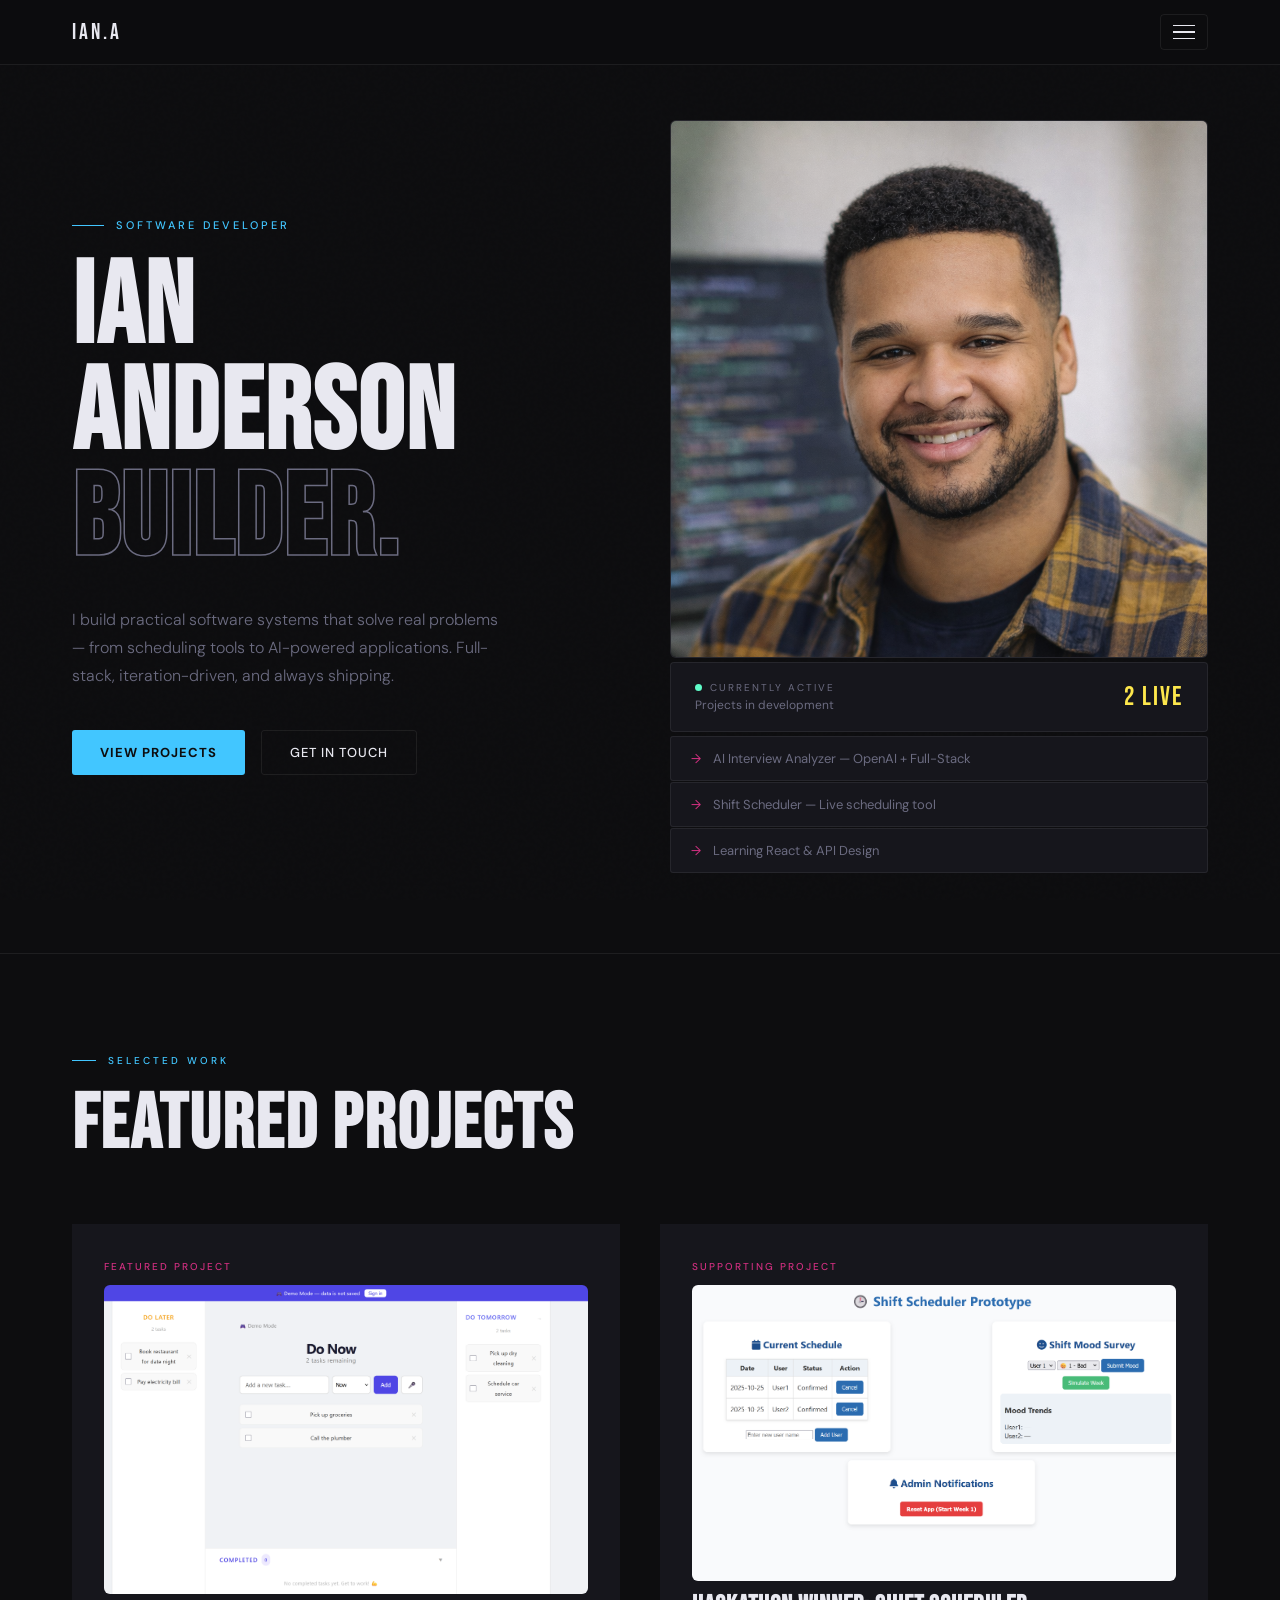
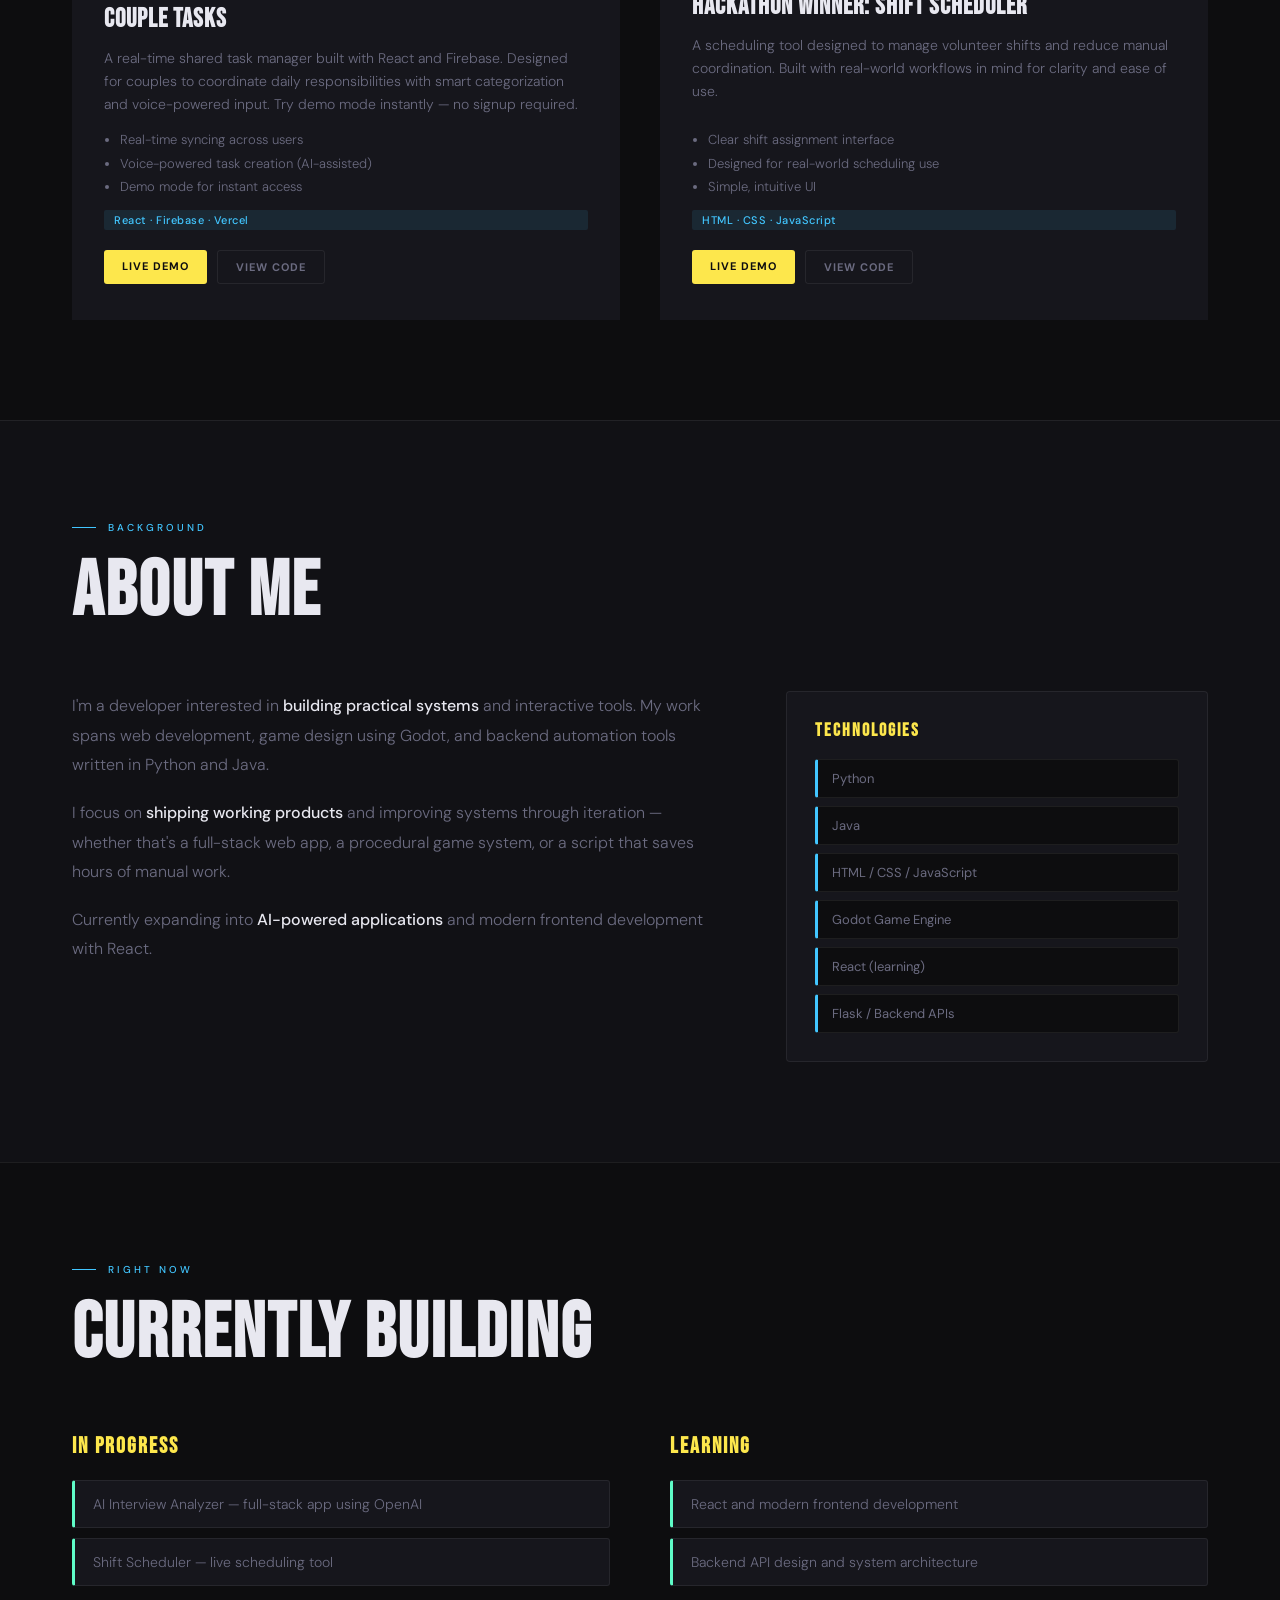
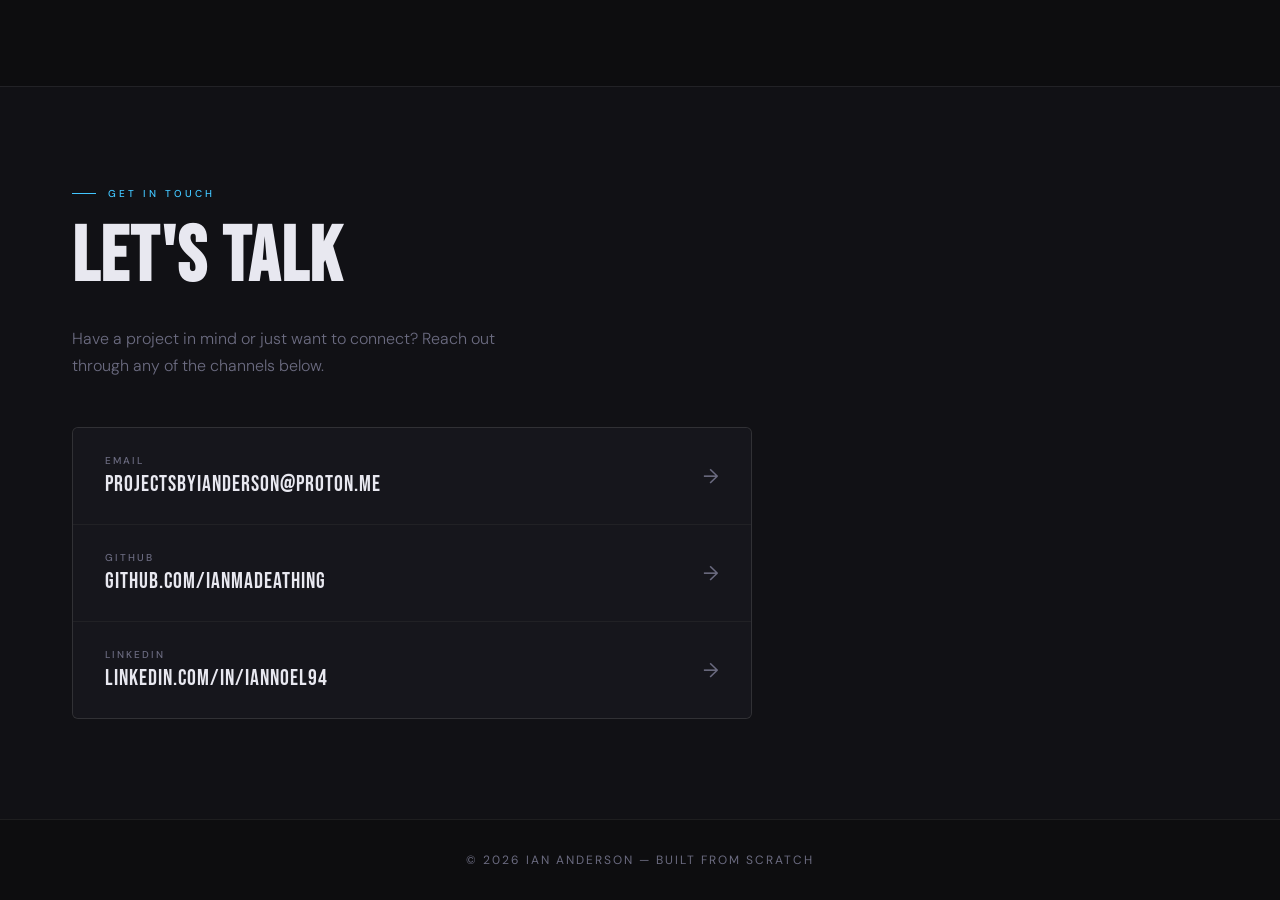
==== commit 005ef979: "update portfolio: add couple tasks project, screenshots, and layout" ====
--- a/index.html
+++ b/index.html
@@ -627,7 +627,7 @@
       <img src="app-screenshot-2.png" alt="Shift Scheduler Screenshot">
     </div>
 
-    <h3>Shift Scheduler</h3>
+    <h3>Hackathon Winner: Shift Scheduler</h3>
 
     <p>
       A scheduling tool designed to manage volunteer shifts and reduce manual coordination. Built with real-world workflows in mind for clarity and ease of use.
